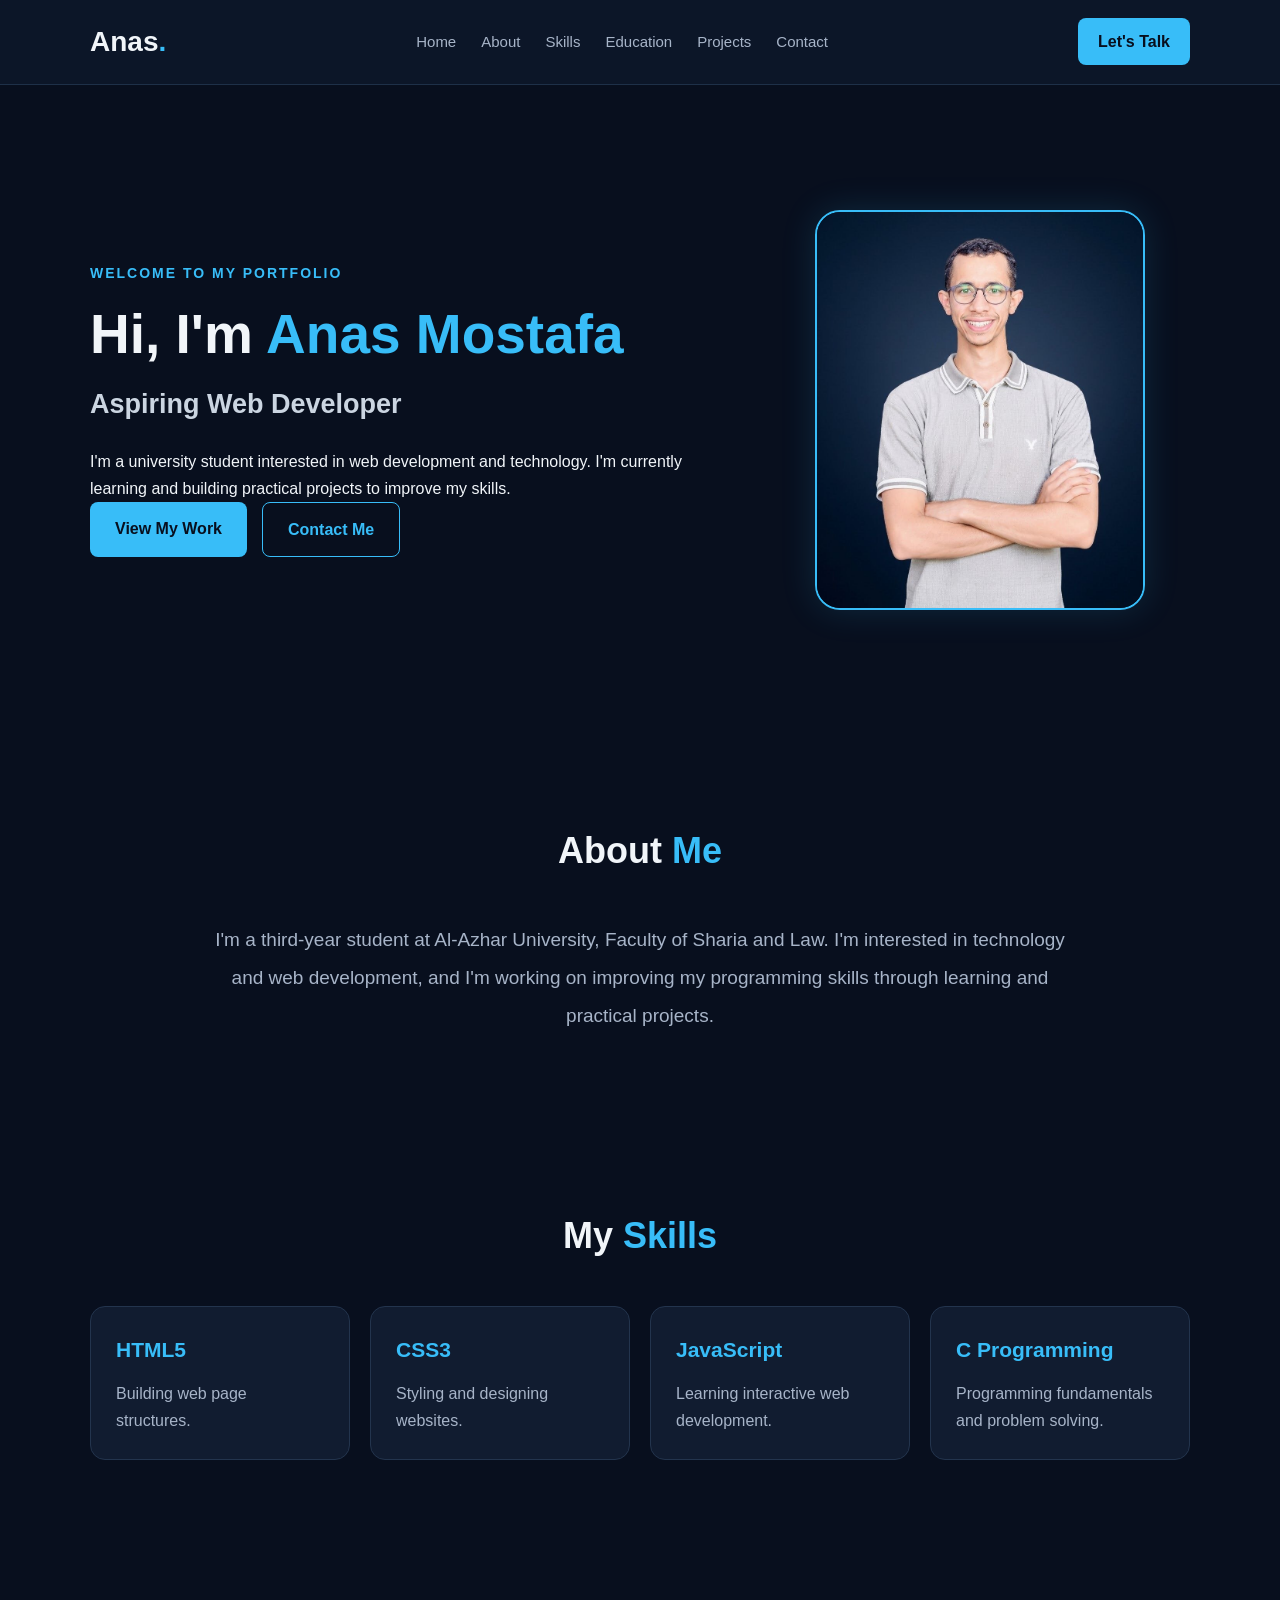
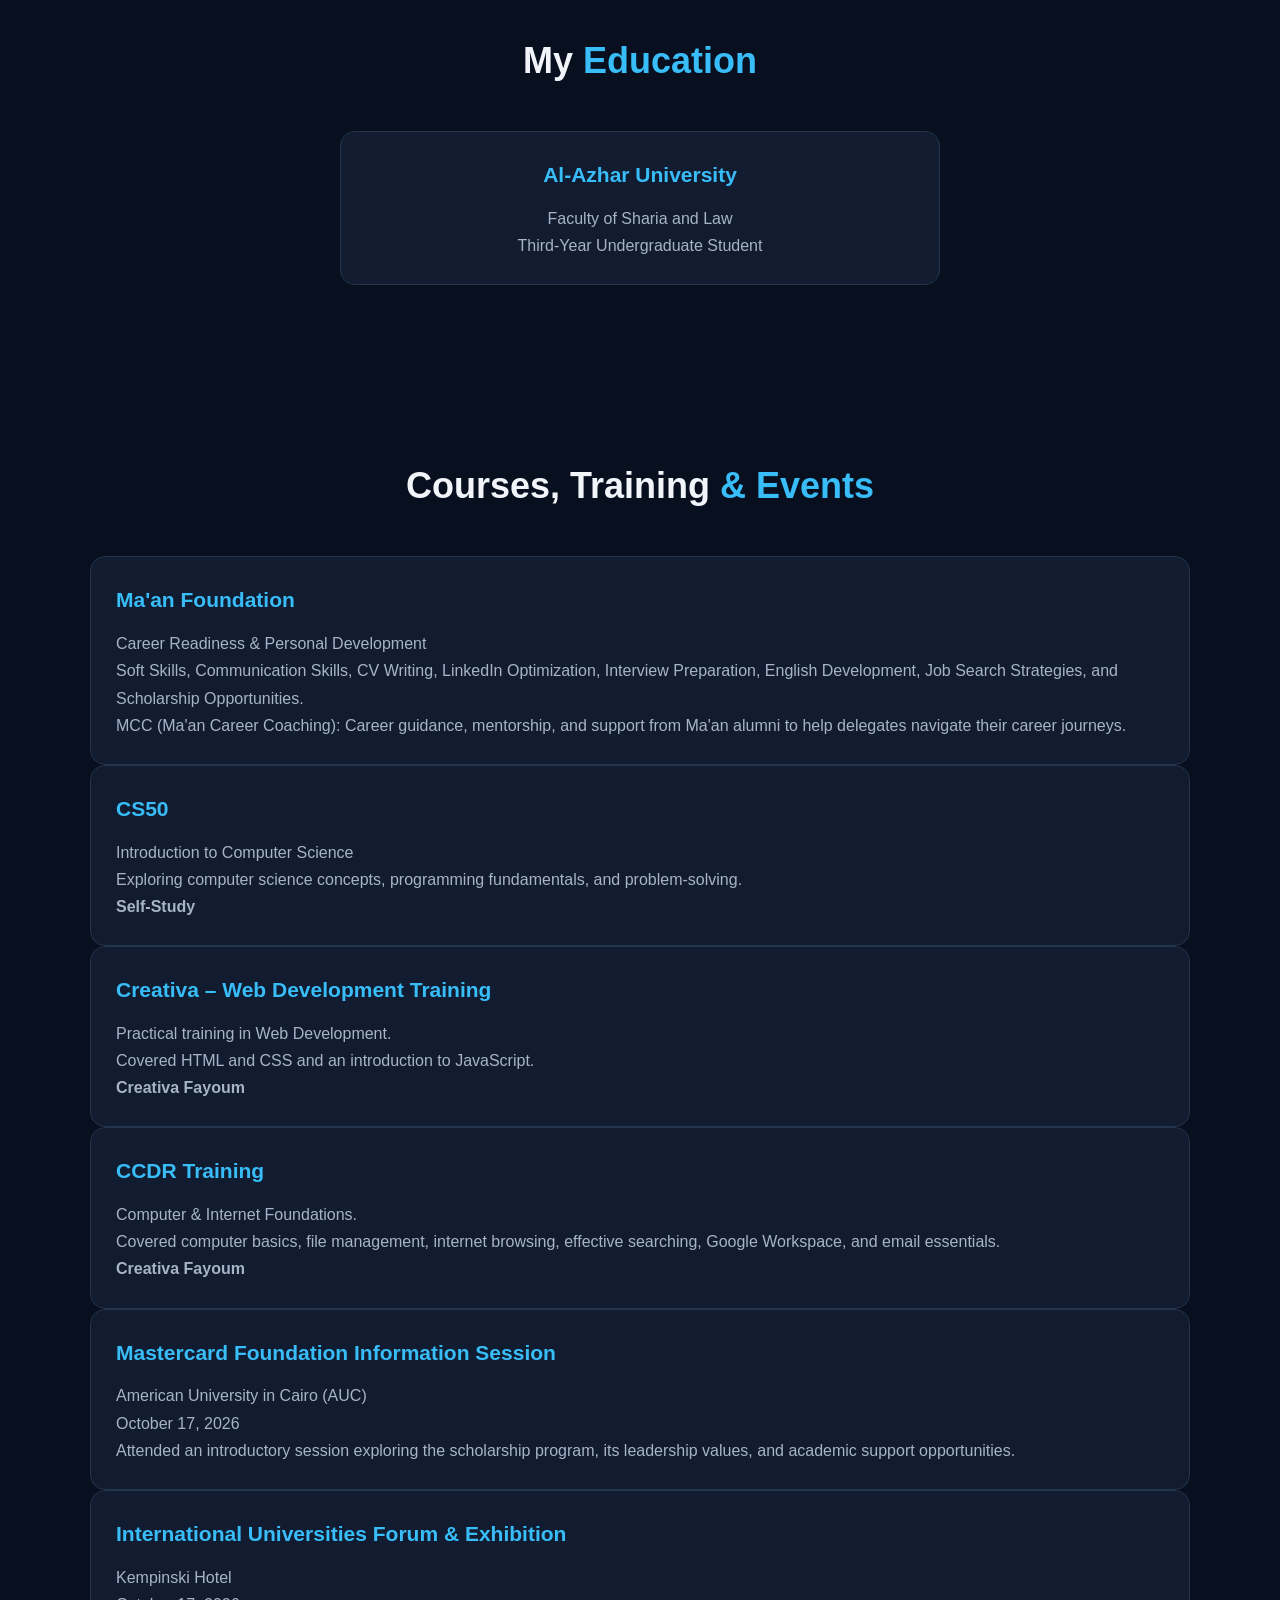
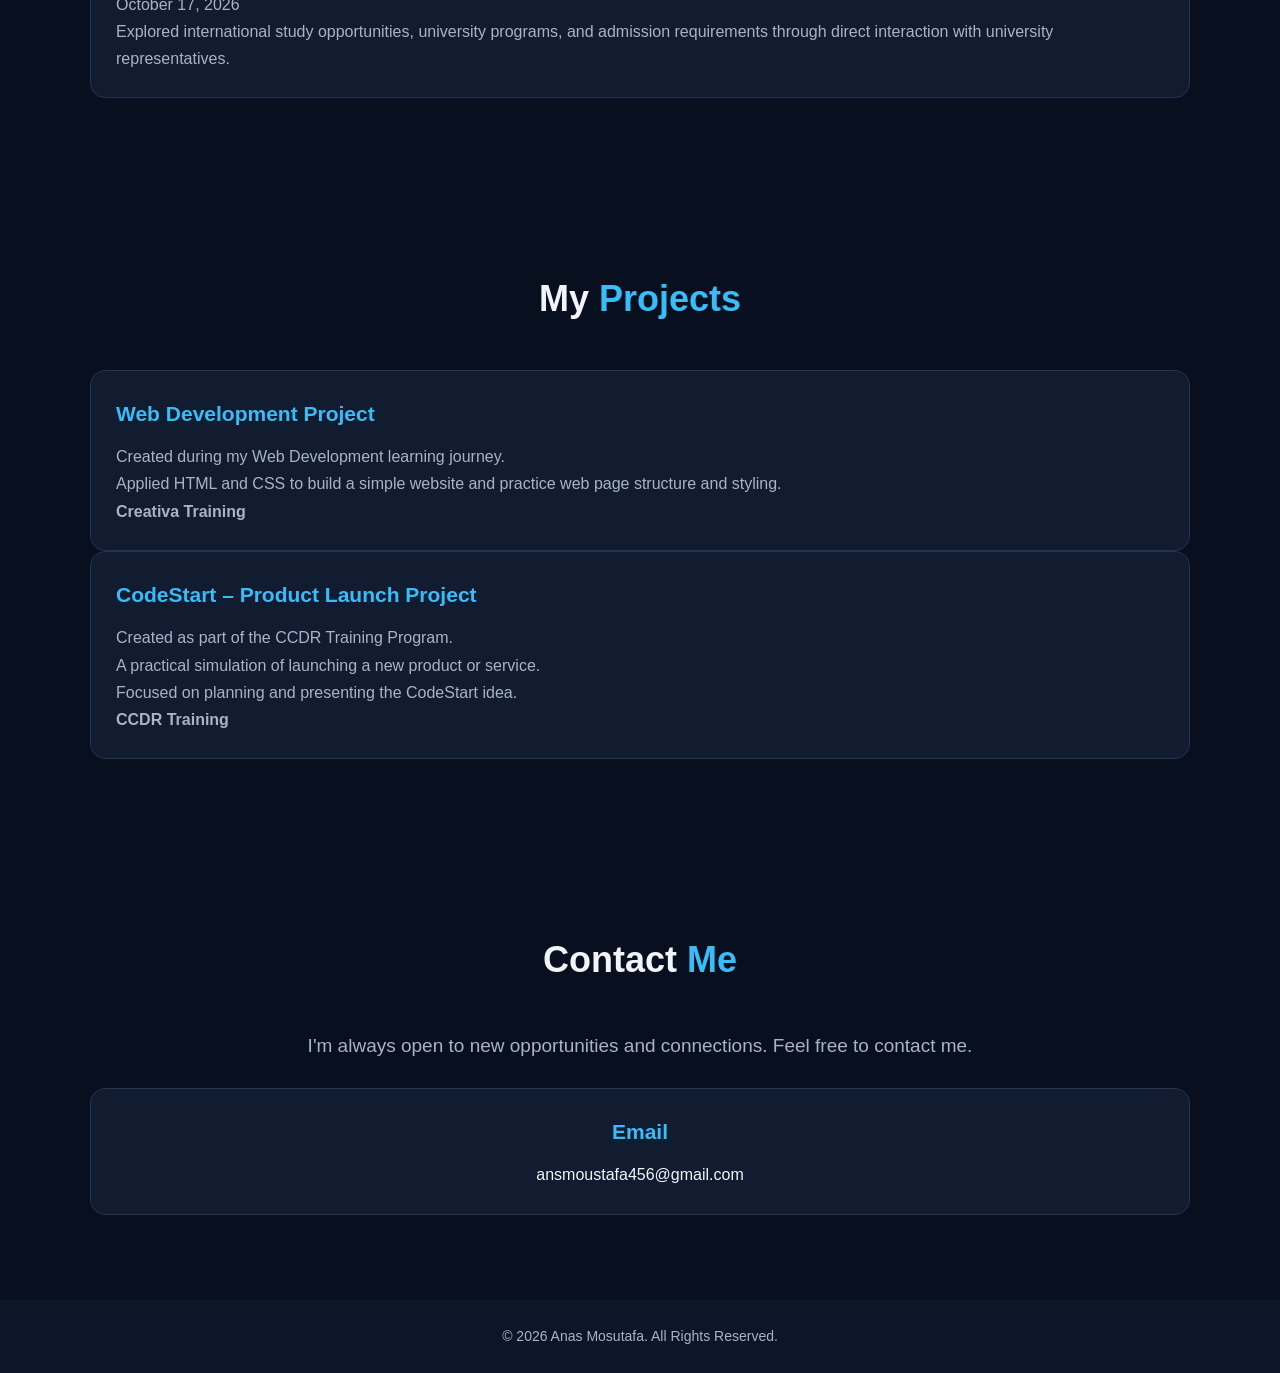
==== index.html @ 68d40c3b "Add files via upload" ====
<!DOCTYPE html>
<html lang="en">

<head>
    <meta charset="UTF-8">
    <meta name="viewport" content="width=device-width, initial-scale=1.0">

    <title>Anas Moustafa | Web Developer</title>

    <link rel="stylesheet" href="css/style.css">
    <link rel="icon" type="image/svg+xml" href="favicon.svg">
</head>

<body>

    <!-- Navigation Bar -->
    <header>
        <nav class="navbar">
            <a href="#" class="logo">Anas<span>.</span></a>

            <ul class="nav-links">
                <li><a href="#home">Home</a></li>
                <li><a href="#about">About</a></li>
                <li><a href="#skills">Skills</a></li>
                <li><a href="#education">Education</a></li>
                <li><a href="#projects">Projects</a></li>
                <li><a href="#contact">Contact</a></li>
            </ul>

            <a href="#contact" class="nav-button">Let's Talk</a>
        </nav>
    </header>

    <!-- Home Section -->
    <section class="home" id="home">

        <div class="home-content">
            <p class="welcome">WELCOME TO MY PORTFOLIO</p>

            <h1>Hi, I'm <span>Anas Mostafa</span></h1>

<h2>Aspiring Web Developer</h2>

<p>
    I'm a university student interested in web development
    and technology. I'm currently learning and building
    practical projects to improve my skills.
</p>

            <div class="home-buttons">
                <a href="#projects" class="primary-btn">
                    View My Work
                </a>

                <a href="#contact" class="secondary-btn">
                    Contact Me
                </a>
            </div>
        </div>

        <div class="home-image">
            <img src="images/profile.jpg" alt="Anas Mostafa">
        </div>

    </section>

    <!-- About Section -->
    <section class="about" id="about">

        <h2>About <span>Me</span></h2>

       <p>
    I'm a third-year student at Al-Azhar University,
    Faculty of Sharia and Law.
    I'm interested in technology and web development,
    and I'm working on improving my programming skills
    through learning and practical projects.
</p>

    </section>

    <!-- Skills Section -->
    <section class="skills" id="skills">

        <h2>My <span>Skills</span></h2>

        <div class="skills-container">

            <div class="skill-card">
                <h3>HTML5</h3>
                <p>Building web page structures.</p>
            </div>

            <div class="skill-card">
                <h3>CSS3</h3>
                <p>Styling and designing websites.</p>
            </div>

            <div class="skill-card">
                <h3>JavaScript</h3>
                <p>Learning interactive web development.</p>
            </div>

            <div class="skill-card">
                <h3>C Programming</h3>
                <p>Programming fundamentals and problem solving.</p>
            </div>

        </div>

    </section>

    <!-- Education Section -->
    <section class="education" id="education">

        <h2>My <span>Education</span></h2>

        <div class="info-card">
            <h3>Al-Azhar University</h3>
            <p>Faculty of Sharia and Law</p>
            <p>Third-Year Undergraduate Student</p>
        </div>

    </section>

    <!-- Courses, Training & Events Section -->
<section class="courses" id="courses">

    <h2>Courses, Training <span>& Events</span></h2>

   <!-- Ma'an Foundation -->
<div class="info-card">
    <h3>Ma'an Foundation</h3>

    <p>Career Readiness & Personal Development</p>

    <p>
        Soft Skills, Communication Skills, CV Writing,
        LinkedIn Optimization, Interview Preparation,
        English Development, Job Search Strategies,
        and Scholarship Opportunities.
    </p>

    <p>
        MCC (Ma'an Career Coaching): Career guidance,
        mentorship, and support from Ma'an alumni
        to help delegates navigate their career journeys.
    </p>

</div>
    <!-- CS50 -->
    <div class="info-card">
        <h3>CS50</h3>
        <p>Introduction to Computer Science</p>
        <p>Exploring computer science concepts, programming fundamentals, and problem-solving.</p>
        <p><strong>Self-Study</strong></p>
    </div>

    <!-- Web Development Training -->
    <div class="info-card">
        <h3>Creativa – Web Development Training</h3>
        <p>Practical training in Web Development.</p>
        <p>Covered HTML and CSS and an introduction to JavaScript.</p>
        <p><strong>Creativa Fayoum</strong></p>
    </div>

    <!-- CCDR Training -->
    <div class="info-card">
        <h3>CCDR Training</h3>
        <p>Computer & Internet Foundations.</p>
        <p>Covered computer basics, file management, internet browsing, effective searching, Google Workspace, and email essentials.</p>
        <p><strong>Creativa Fayoum</strong></p>
    </div>

    <!-- AUC Event -->
    <div class="info-card">
        <h3>Mastercard Foundation Information Session</h3>
        <p>American University in Cairo (AUC)</p>
        <p>October 17, 2026</p>
        <p>Attended an introductory session exploring the scholarship program, its leadership values, and academic support opportunities.</p>
    </div>

    <!-- Kempinski Event -->
    <div class="info-card">
        <h3>International Universities Forum & Exhibition</h3>
        <p>Kempinski Hotel</p>
        <p>October 17, 2026</p>
        <p>Explored international study opportunities, university programs, and admission requirements through direct interaction with university representatives.</p>
    </div>

</section>

    <!-- Projects Section -->
    <section class="projects" id="projects">

        <h2>My <span>Projects</span></h2>

       <div class="info-card">
    <h3>Web Development Project</h3>
    <p>Created during my Web Development learning journey.</p>
    <p>Applied HTML and CSS to build a simple website and practice web page structure and styling.</p>
    <p><strong>Creativa Training</strong></p>
</div>
<!-- CodeStart Project - CCDR -->
<div class="info-card">
    <h3>CodeStart – Product Launch Project</h3>
    <p>Created as part of the CCDR Training Program.</p>
    <p>A practical simulation of launching a new product or service.</p>
    <p>Focused on planning and presenting the CodeStart idea.</p>
    <p><strong>CCDR Training</strong></p>
</div>
    </section>

     <!-- Contact Section -->
<section class="contact" id="contact">

    <h2>Contact <span>Me</span></h2>

    <p>
        I'm always open to new opportunities and connections.
        Feel free to contact me.
    </p>

    <div class="info-card">
        <h3>Email</h3>

        <a href="mailto:ansmoustafa456@gmail.com">
            ansmoustafa456@gmail.com
        </a>
    </div>

</section>

    <!-- Footer -->
    <footer>
        <p>© 2026 Anas Mosutafa. All Rights Reserved.</p>
    </footer>

    <script src="js/script.js"></script>

   
</body>
</html>
---- css/style.css ----
/* ===== General Settings ===== */

* {
    margin: 0;
    padding: 0;
    box-sizing: border-box;
}

html {
    scroll-behavior: smooth;
}

body {
    font-family: Arial, sans-serif;
    background-color: #080f1e;
    color: #f1f5f9;
    line-height: 1.7;
}

:root {
    --main-color: #38bdf8;
    --background: #080f1e;
    --card-color: #111c30;
    --text-color: #f1f5f9;
    --secondary-color: #a7b4c8;
}

span {
    color: var(--main-color);
}

a {
    text-decoration: none;
    color: inherit;
}

/* ===== Navigation Bar ===== */

header {
    background-color: #0c1628;
    position: sticky;
    top: 0;
    z-index: 100;
    border-bottom: 1px solid #1e3048;
}

.navbar {
    max-width: 1150px;
    margin: auto;
    padding: 18px 25px;

    display: flex;
    justify-content: space-between;
    align-items: center;
    gap: 20px;
}

.logo {
    font-size: 28px;
    font-weight: bold;
}

.nav-links {
    display: flex;
    gap: 25px;
    list-style: none;
}

.nav-links a {
    font-size: 15px;
    color: var(--secondary-color);
    transition: 0.3s;
}

.nav-links a:hover {
    color: var(--main-color);
}

.nav-button {
    background-color: var(--main-color);
    color: #080f1e;
    padding: 10px 20px;
    border-radius: 8px;
    font-weight: bold;
}

/* ===== Home Section ===== */

.home {
    max-width: 1150px;
    min-height: 650px;
    margin: auto;
    padding: 75px 25px;

    display: grid;
    grid-template-columns: 1.2fr 0.8fr;
    align-items: center;
    gap: 50px;
}

.welcome {
    color: var(--main-color);
    font-size: 14px;
    font-weight: bold;
    letter-spacing: 2px;
    margin-bottom: 15px;
}

.home-content h1 {
    font-size: 55px;
    line-height: 1.2;
    margin-bottom: 15px;
}

.home-content h2 {
    font-size: 27px;
    color: #cbd5e1;
    margin-bottom: 20px;
}

.home-description {
    font-size: 18px;
    color: var(--secondary-color);
    max-width: 550px;
    margin-bottom: 30px;
}

.home-buttons {
    display: flex;
    gap: 15px;
    flex-wrap: wrap;
}

.primary-btn,
.secondary-btn {
    display: inline-block;
    padding: 13px 25px;
    border-radius: 8px;
    font-size: 16px;
    font-weight: bold;
    transition: 0.3s;
}

.primary-btn {
    background-color: var(--main-color);
    color: #080f1e;
}

.secondary-btn {
    border: 1px solid var(--main-color);
    color: var(--main-color);
}

.primary-btn:hover,
.secondary-btn:hover {
    transform: translateY(-4px);
}

/* ===== Profile Image ===== */

.home-image {
    display: flex;
    justify-content: center;
    align-items: center;
}

.home-image img {
    width: 330px;
    height: 400px;
    object-fit: cover;
    object-position: center;
    border-radius: 25px;
    border: 2px solid var(--main-color);
    box-shadow: 0 0 35px rgba(56, 189, 248, 0.15);
}

/* ===== All Sections ===== */

section:not(.home) {
    max-width: 1150px;
    margin: auto;
    padding: 85px 25px;
}

section:not(.home) > h2 {
    font-size: 36px;
    text-align: center;
    margin-bottom: 40px;
}

/* ===== About Section ===== */

.about > p {
    max-width: 850px;
    margin: auto;
    text-align: center;
    font-size: 19px;
    color: var(--secondary-color);
    line-height: 2;
}

/* ===== Skills Section ===== */

.skills-container {
    display: grid;
    grid-template-columns: repeat(4, 1fr);
    gap: 20px;
}

.skill-card,
.info-card,
.project-card {
    background-color: var(--card-color);
    border: 1px solid #23344d;
    border-radius: 15px;
    padding: 25px;
    transition: 0.3s;
}

.skill-card:hover,
.info-card:hover,
.project-card:hover {
    border-color: var(--main-color);
    transform: translateY(-5px);
}

.skill-card h3,
.info-card h3,
.project-card h3 {
    font-size: 21px;
    margin-bottom: 12px;
    color: var(--main-color);
}

.skill-card p,
.info-card p,
.project-card p {
    font-size: 16px;
    color: var(--secondary-color);
}

/* ===== Education ===== */

.education .info-card {
    max-width: 600px;
    margin: auto;
    text-align: center;
}

/* ===== Courses & Training ===== */

.courses-container {
    display: grid;
    grid-template-columns: repeat(3, 1fr);
    gap: 20px;
}

/* ===== Projects ===== */

.project-card {
    max-width: 700px;
    margin: auto;
}

.project-card span {
    display: inline-block;
    margin-top: 15px;
    font-size: 14px;
}

/* ===== Contact ===== */

.contact {
    text-align: center;
}

.contact > p {
    font-size: 19px;
    color: var(--secondary-color);
    margin-bottom: 25px;
}

/* ===== Footer ===== */

footer {
    text-align: center;
    padding: 25px;
    background-color: #0c1628;
    color: var(--secondary-color);
    font-size: 14px;
}

/* ===== Responsive Design ===== */

@media (max-width: 900px) {

    .skills-container {
        grid-template-columns: repeat(2, 1fr);
    }

    .courses-container {
        grid-template-columns: repeat(2, 1fr);
    }

    .nav-links {
        gap: 12px;
    }

}

@media (max-width: 650px) {

    .navbar {
        flex-wrap: wrap;
        justify-content: center;
    }

    .nav-links {
        width: 100%;
        justify-content: center;
        flex-wrap: wrap;
    }

    .nav-button {
        display: none;
    }

    .home {
        grid-template-columns: 1fr;
        text-align: center;
        gap: 40px;
        padding-top: 55px;
    }

    .home-content h1 {
        font-size: 38px;
    }

    .home-content h2 {
        font-size: 23px;
    }

    .home-description {
        margin-left: auto;
        margin-right: auto;
    }

    .home-buttons {
        justify-content: center;
    }

    .home-image img {
        width: 270px;
        height: 330px;
    }

    .skills-container,
    .courses-container {
        grid-template-columns: 1fr;
    }

    section:not(.home) > h2 {
        font-size: 29px;
    }

    .about > p {
        font-size: 17px;
    }
}
/* Mobile Menu */
.menu-button {
    display: none;
    background: transparent;
    color: #38bdf8;
    border: none;
    font-size: 28px;
    cursor: pointer;
}

@media (max-width: 650px) {
    .menu-button {
        display: block;
    }

    .nav-links {
        display: none;
        flex-direction: column;
        text-align: center;
        width: 100%;
        padding: 15px 0;
    }

    .nav-links.active {
        display: flex;
    }
}
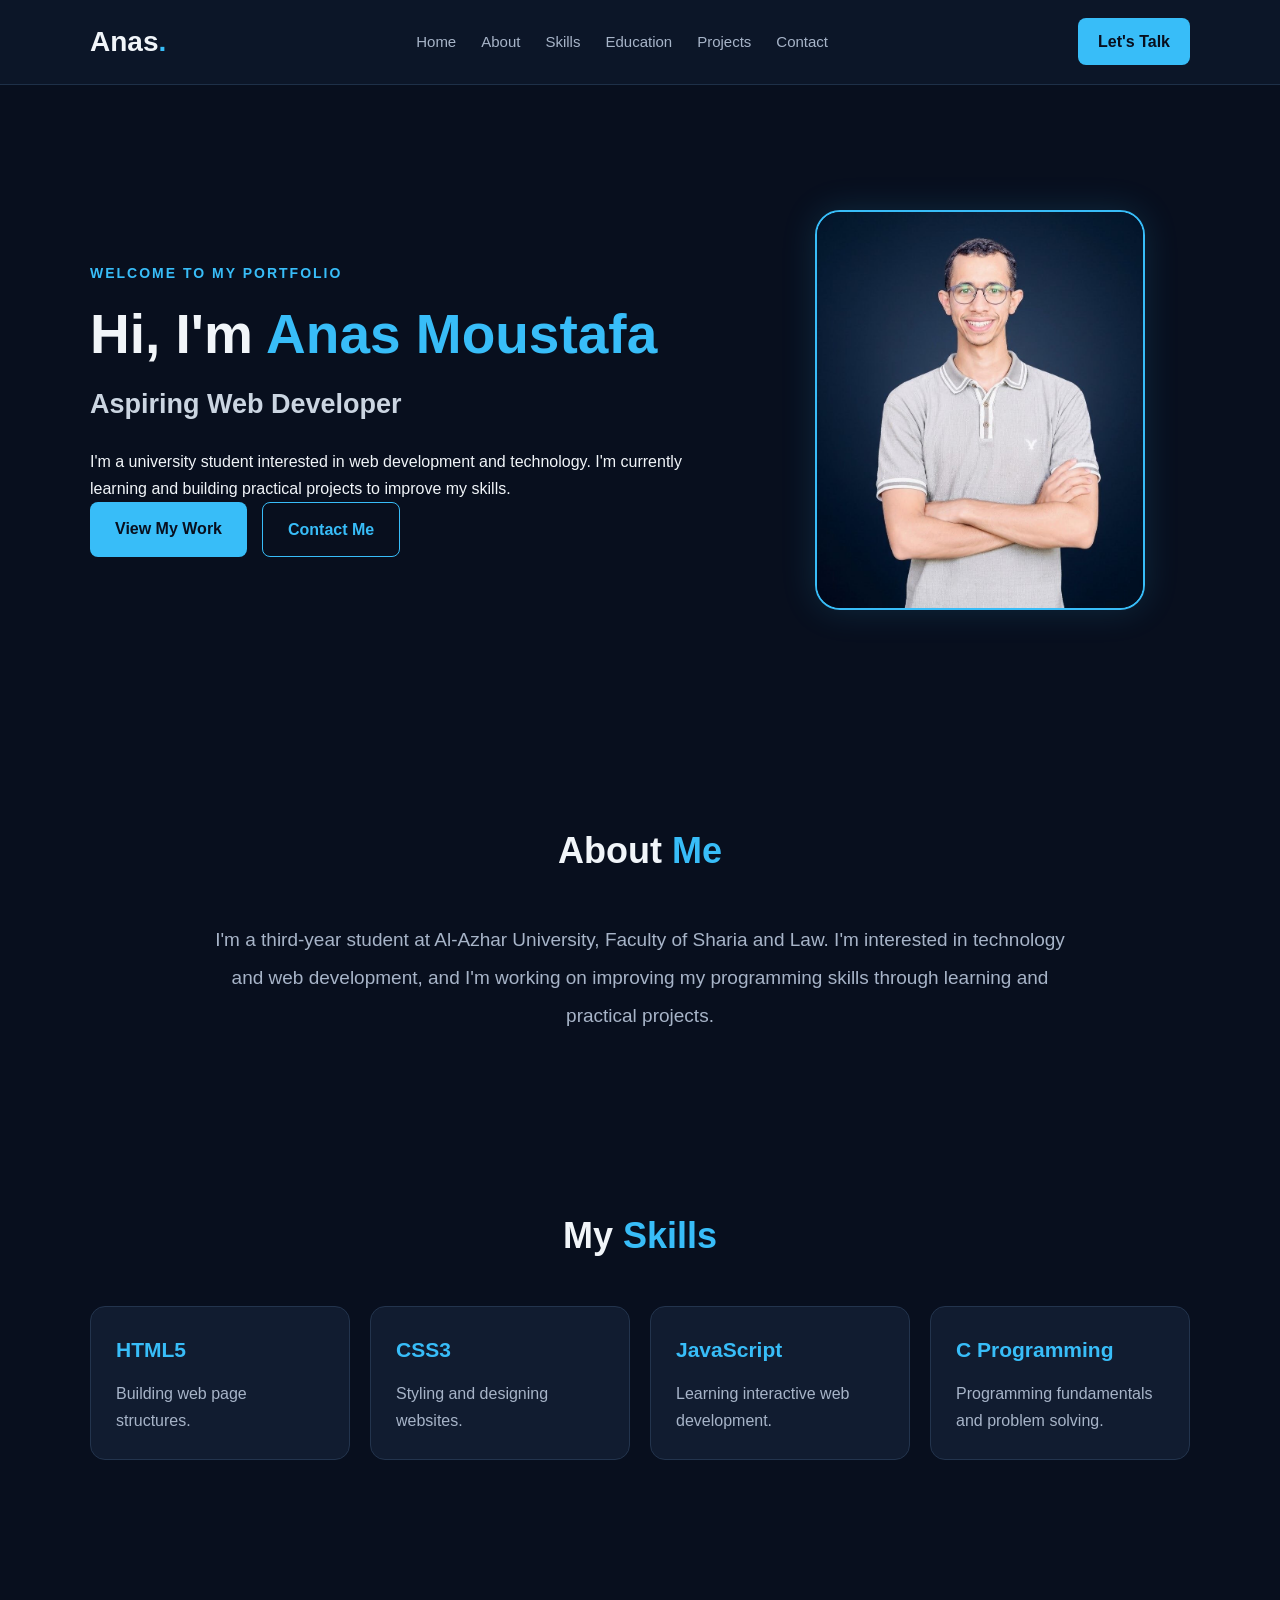
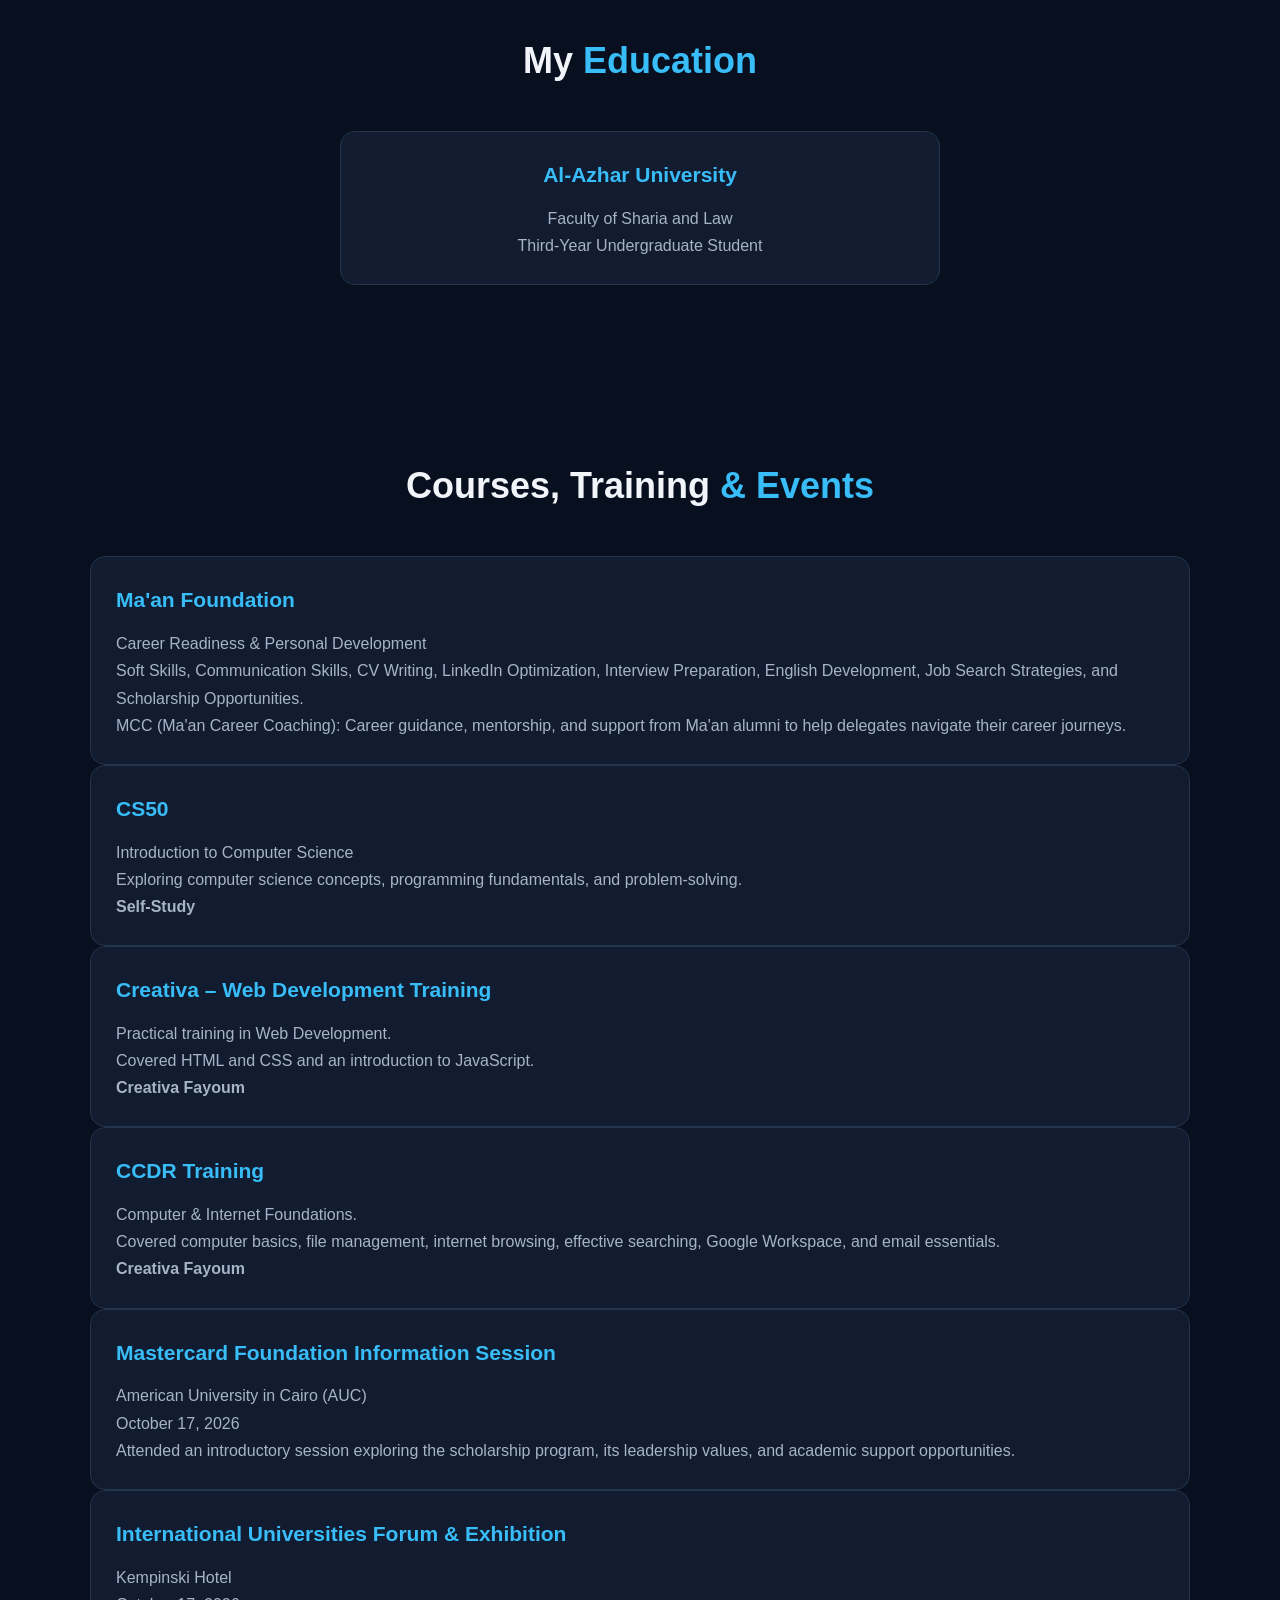
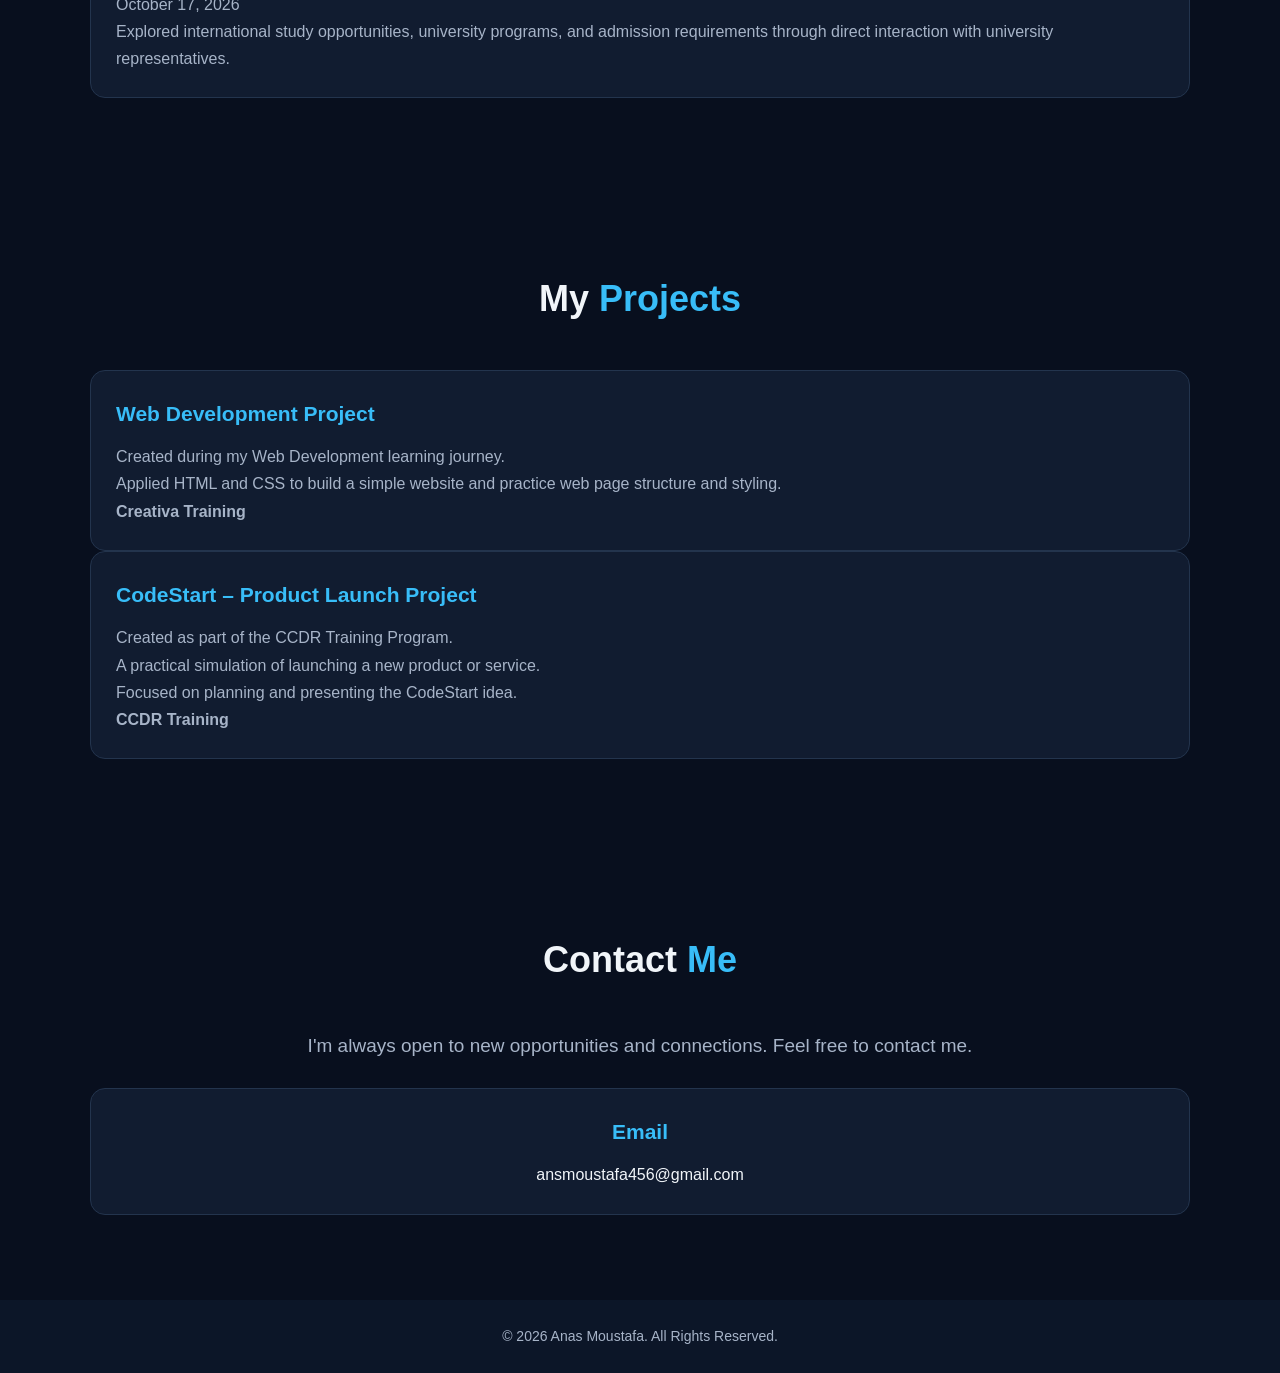
==== commit b29d4af5: "Update index.html" ====
--- a/index.html
+++ b/index.html
@@ -38,7 +38,7 @@
         <div class="home-content">
             <p class="welcome">WELCOME TO MY PORTFOLIO</p>
 
-            <h1>Hi, I'm <span>Anas Mostafa</span></h1>
+            <h1>Hi, I'm <span>Anas Moustafa</span></h1>
 
 <h2>Aspiring Web Developer</h2>
 
@@ -234,7 +234,7 @@
 
     <!-- Footer -->
     <footer>
-        <p>© 2026 Anas Mosutafa. All Rights Reserved.</p>
+        <p>© 2026 Anas Moustafa. All Rights Reserved.</p>
     </footer>
 
     <script src="js/script.js"></script>
